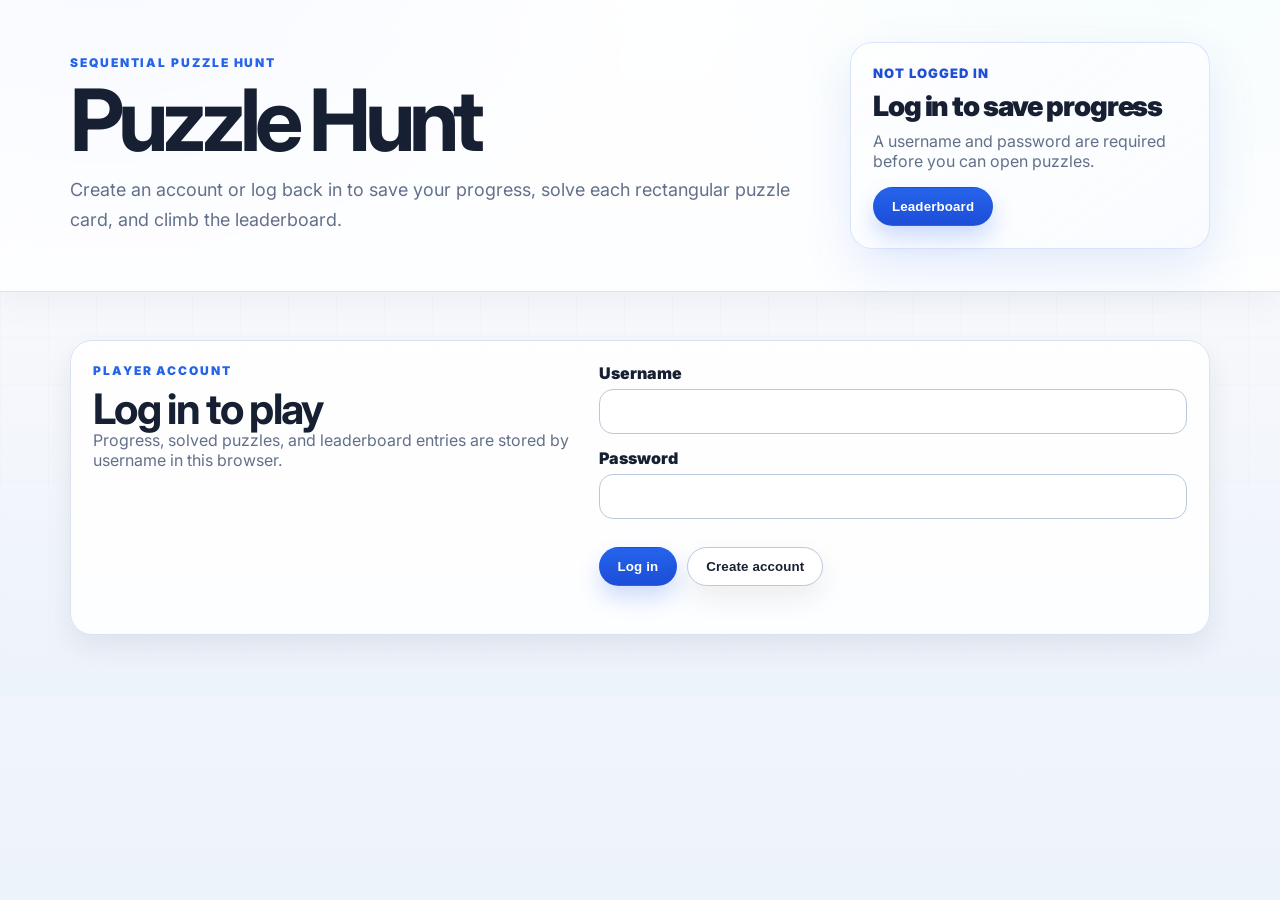
==== index.html @ 668eba1a "Add daily hint requests and puzzle time tracking" ====
<!doctype html>
<html lang="en">
<head>
  <meta charset="UTF-8" />
  <meta name="viewport" content="width=device-width, initial-scale=1.0" />
  <title>Puzzle Hunt</title>
  <link rel="stylesheet" href="style.css" />
</head>
<body>
  <header class="hero">
    <div class="container hero-grid">
      <div>
        <p class="eyebrow">Sequential puzzle hunt</p>
        <h1>Puzzle Hunt</h1>
        <p class="muted hero-copy">Create an account or log back in to save your progress, solve each rectangular puzzle card, and climb the leaderboard.</p>
      </div>
      <aside class="status-panel" aria-label="Hunt progress">
        <p id="accountText" class="account-status"></p>
        <p id="progressText" class="progress"></p>
        <p id="revealText" class="muted"></p>
        <div class="row">
          <button id="openLeaderboardBtn" type="button">Leaderboard</button>
          <button id="logoutBtn" class="secondary" type="button">Log out</button>
          <button id="resetBtn" class="secondary" type="button">Reset progress</button>
        </div>
      </aside>
    </div>
  </header>

  <main class="container">
    <section id="authPanel" class="auth-panel" aria-labelledby="authTitle">
      <div>
        <p class="eyebrow">Player account</p>
        <h2 id="authTitle">Log in to play</h2>
        <p class="muted">Progress, solved puzzles, and leaderboard entries are stored by username in this browser.</p>
      </div>

      <form id="authForm" class="auth-form">
        <label>
          <span>Username</span>
          <input id="username" class="input" autocomplete="username" minlength="3" maxlength="24" required />
        </label>
        <label>
          <span>Password</span>
          <input id="password" class="input" type="password" autocomplete="current-password" minlength="4" required />
        </label>
        <div class="row">
          <button id="loginBtn" type="submit">Log in</button>
          <button id="registerBtn" class="secondary" type="button">Create account</button>
        </div>
        <p id="authFeedback" class="feedback" role="status" aria-live="polite"></p>
      </form>
    </section>

    <section id="adminPanel" class="admin-panel" hidden aria-labelledby="adminTitle">
      <div class="section-heading">
        <div>
          <p class="eyebrow">Admin tools</p>
          <h2 id="adminTitle">User accounts</h2>
        </div>
        <p class="muted">Review player accounts, tracked puzzle time, and each personalized hint request.</p>
      </div>
      <h3>Hint requests</h3>
      <ul id="adminHintList" class="admin-user-list hint-request-list"></ul>
      <h3>Player accounts</h3>
      <ul id="adminUserList" class="admin-user-list"></ul>
    </section>

    <section id="huntPanel" hidden>
      <div class="section-heading">
        <div>
          <p class="eyebrow">Puzzle board</p>
          <h2>Available puzzles</h2>
        </div>
        <p class="muted">Future cells stay hidden until the current puzzle is solved.</p>
      </div>
      <ul id="puzzleList" class="gallery"></ul>
    </section>

    <dialog id="leaderboardDialog" class="leaderboard-dialog" aria-labelledby="leaderboardTitle">
      <div class="leaderboard-window">
        <div class="leaderboard-window-header">
          <div>
            <p class="eyebrow">Leaderboard</p>
            <h2 id="leaderboardTitle">Top solvers</h2>
          </div>
          <button id="closeLeaderboardBtn" class="secondary icon-button" type="button" aria-label="Close leaderboard">×</button>
        </div>
        <p class="muted leaderboard-window-copy">Ranked by number of solved puzzles, displayed by username.</p>
        <ol id="leaderboardList" class="leaderboard"></ol>
      </div>
    </dialog>
  </main>

  <div id="notificationRegion" class="notification-region" aria-live="polite" aria-label="Account notifications"></div>

  <script src="app.js"></script>
</body>
</html>
---- style.css ----
@import url("https://fonts.googleapis.com/css2?family=Inter:wght@400;600;700;800;900&display=swap");

:root{
  --bg:#f5f7fb;
  --bg-soft:#eef4ff;
  --panel:#ffffff;
  --panel-strong:#f8fbff;
  --text:#172033;
  --muted:#63708a;
  --blue:#2563eb;
  --blue-dark:#1d4ed8;
  --teal:#0f766e;
  --amber:#d97706;
  --line:#d9e2f1;
  --line-strong:#b9c8dd;
  --shadow:0 20px 50px rgba(37, 99, 235, .12);
  --shadow-soft:0 12px 28px rgba(23, 32, 51, .08);
  --radius:22px;
}

*{ box-sizing:border-box; }

html, body{
  margin:0;
  min-height:100%;
  color:var(--text);
  font-family: Inter, system-ui, -apple-system, Segoe UI, Roboto, Arial, sans-serif;
  background:
    radial-gradient(900px 520px at 8% -8%, rgba(37,99,235,.16), transparent 62%),
    radial-gradient(850px 520px at 92% 0%, rgba(20,184,166,.14), transparent 58%),
    linear-gradient(180deg, #fbfdff 0%, var(--bg) 55%, #edf3fb 100%);
  overflow-x:hidden;
}

body::before{
  content:"";
  position:fixed;
  inset:0;
  pointer-events:none;
  background-image:
    linear-gradient(rgba(37,99,235,.05) 1px, transparent 1px),
    linear-gradient(90deg, rgba(37,99,235,.05) 1px, transparent 1px);
  background-size:48px 48px;
  mask-image:linear-gradient(180deg, rgba(0,0,0,.65), transparent 78%);
}

header, main, .container{ position:relative; z-index:2; }

.container{
  max-width:1180px;
  margin:0 auto;
  padding:30px 20px;
}

.hero{
  border-bottom:1px solid var(--line);
  background:rgba(255,255,255,.78);
  backdrop-filter:blur(18px);
  box-shadow:0 8px 30px rgba(99,112,138,.08);
}

.hero-grid{
  display:grid;
  grid-template-columns:minmax(0, 1fr) minmax(280px, 360px);
  gap:28px;
  align-items:center;
  padding-top:42px;
  padding-bottom:42px;
}

.eyebrow{
  margin:0 0 10px;
  color:var(--blue);
  font-size:12px;
  font-weight:900;
  letter-spacing:.16em;
  text-transform:uppercase;
}

h1, h2, h3, p{ margin-top:0; }

h1{
  margin-bottom:14px;
  font-size:clamp(42px, 8vw, 86px);
  line-height:.94;
  letter-spacing:-.07em;
}

h2{
  margin-bottom:0;
  font-size:clamp(28px, 4vw, 42px);
  line-height:1;
  letter-spacing:-.04em;
}

.muted{ color:var(--muted); }

.hero-copy{
  max-width:720px;
  margin-bottom:0;
  font-size:18px;
  line-height:1.7;
}

.status-panel{
  border:1px solid rgba(37,99,235,.16);
  border-radius:var(--radius);
  background:
    linear-gradient(145deg, rgba(255,255,255,.94), rgba(248,251,255,.86)),
    radial-gradient(520px 180px at 0% 0%, rgba(37,99,235,.10), transparent 70%);
  box-shadow:var(--shadow);
  padding:22px;
}

.progress{
  margin:0 0 8px;
  font-size:28px;
  font-weight:900;
  letter-spacing:-.04em;
}

.row{
  display:flex;
  gap:10px;
  flex-wrap:wrap;
  margin-top:14px;
}

button, a.button{
  appearance:none;
  border:1px solid transparent;
  color:#fff;
  background:linear-gradient(180deg, var(--blue), var(--blue-dark));
  border-radius:999px;
  padding:11px 18px;
  font-weight:900;
  letter-spacing:.01em;
  cursor:pointer;
  text-decoration:none;
  display:inline-flex;
  align-items:center;
  justify-content:center;
  box-shadow:0 12px 22px rgba(37,99,235,.22);
  transition:transform .14s ease, box-shadow .14s ease, background .14s ease;
}

button:hover, a.button:hover{
  transform:translateY(-2px);
  box-shadow:0 16px 28px rgba(37,99,235,.26);
}

button.secondary, a.button.secondary{
  color:var(--text);
  background:#fff;
  border-color:var(--line-strong);
  box-shadow:var(--shadow-soft);
}

button.danger{
  color:#fff;
  background:linear-gradient(180deg, #e11d48, #be123c);
  box-shadow:0 12px 22px rgba(190,18,60,.20);
}

button.danger:hover{
  box-shadow:0 16px 28px rgba(190,18,60,.26);
}

button:disabled, a.button[aria-disabled="true"]{
  opacity:.55;
  pointer-events:none;
}

.section-heading{
  display:flex;
  justify-content:space-between;
  align-items:end;
  gap:22px;
  margin:18px 0 18px;
}

.section-heading > .muted{
  max-width:330px;
  margin-bottom:4px;
  text-align:right;
}

/* =========================
   PUZZLE BOARD
========================= */
.gallery{
  display:grid;
  grid-template-columns:repeat(auto-fit, minmax(280px, 1fr));
  gap:16px;
  margin:0;
  padding:0 0 36px;
  list-style:none;
}

.card{
  position:relative;
  isolation:isolate;
  overflow:hidden;
  min-height:176px;
  border:1px solid var(--line);
  border-radius:20px;
  background:linear-gradient(180deg, rgba(255,255,255,.94), rgba(248,251,255,.92));
  box-shadow:var(--shadow-soft);
  padding:20px;
  display:grid;
  grid-template-columns:1fr auto;
  grid-template-areas:
    "index badge"
    "name name"
    "label label"
    "button button";
  align-content:start;
  gap:10px;
}

.card::before{
  content:"";
  position:absolute;
  inset:0;
  z-index:-1;
  background:
    linear-gradient(90deg, rgba(37,99,235,.12), transparent 38%),
    radial-gradient(480px 160px at 100% 0%, rgba(20,184,166,.12), transparent 65%);
  opacity:.95;
}

.card-meta-puzzle{
  border-color:rgba(217,119,6,.30);
}

.card-meta-puzzle::before{
  background:
    linear-gradient(90deg, rgba(217,119,6,.16), transparent 40%),
    radial-gradient(480px 160px at 100% 0%, rgba(37,99,235,.12), transparent 65%);
}

.card-index{
  grid-area:index;
  color:var(--blue);
  font-size:13px;
  font-weight:900;
  letter-spacing:.13em;
}

.puzzle-name{
  grid-area:name;
  margin:2px 0 0;
  font-size:24px;
  line-height:1.05;
  letter-spacing:-.035em;
}

.card-label{
  grid-area:label;
  margin:0 0 6px;
  color:var(--muted);
  font-weight:700;
}

.badge{
  grid-area:badge;
  justify-self:end;
  align-self:start;
  font-size:12px;
  padding:6px 10px;
  border-radius:999px;
  font-weight:900;
  border:1px solid var(--line);
  background:#fff;
}

.badge.solved{
  color:var(--teal);
  border-color:rgba(15,118,110,.22);
  background:rgba(20,184,166,.10);
}

.badge.unlocked{
  color:var(--blue-dark);
  border-color:rgba(37,99,235,.22);
  background:rgba(37,99,235,.09);
}

.card a.button{
  grid-area:button;
  justify-self:start;
  align-self:end;
  margin-top:4px;
}

/* =========================
   PUZZLE PAGES
========================= */
.page-shell{
  max-width:980px;
}

.page-title{
  font-size:clamp(38px, 6vw, 68px);
  margin:28px 0 12px;
  letter-spacing:-.06em;
}

.page-subtitle{
  margin:0 0 22px;
  color:var(--muted);
  font-size:18px;
  line-height:1.7;
  max-width:72ch;
}

.embed-wrap{
  border-radius:var(--radius);
  overflow:hidden;
  border:1px solid var(--line);
  background:var(--panel);
  box-shadow:var(--shadow);
}

.doc-embed{
  width:100%;
  height:68vh;
  border:0;
  display:block;
}

.answer-section{
  margin:18px 0 40px;
  border-radius:var(--radius);
  border:1px solid var(--line);
  background:rgba(255,255,255,.88);
  box-shadow:var(--shadow-soft);
  padding:18px;
}

.input{
  width:100%;
  max-width:520px;
  padding:13px 14px;
  border-radius:14px;
  border:1px solid var(--line-strong);
  background:#fff;
  color:var(--text);
  font-size:15px;
  margin-top:8px;
  outline:none;
}

.input:focus{
  border-color:rgba(37,99,235,.62);
  box-shadow:0 0 0 4px rgba(37,99,235,.12);
}

.feedback{
  margin:12px 0 0;
  font-size:15px;
  font-weight:800;
  color:var(--muted);
}

.feedback.ok{ color:var(--teal); }
.feedback.bad{ color:#be123c; }

@keyframes shake {
  0% { transform:translateX(0); }
  20% { transform:translateX(-6px); }
  40% { transform:translateX(6px); }
  60% { transform:translateX(-4px); }
  80% { transform:translateX(4px); }
  100% { transform:translateX(0); }
}
.shake { animation:shake 360ms ease; }

/* =========================
   Celebration confetti
========================= */
#confettiLayer{
  position:fixed;
  inset:0;
  pointer-events:none;
  z-index:2147483647;
}

.confetti{
  position:fixed;
  left:0;
  top:0;
  width:10px;
  height:10px;
  border-radius:999px;
  opacity:0;
  filter:drop-shadow(0 5px 8px rgba(23,32,51,.18));
  animation:confettiBurst 1000ms cubic-bezier(.1,.9,.2,1) forwards;
}

.confetti.ribbon{
  width:16px;
  height:4px;
  border-radius:999px;
}

@keyframes confettiBurst{
  0%   { transform:translate3d(var(--x), var(--y), 0) scale(.7); opacity:0; }
  12%  { opacity:1; }
  100% { transform:translate3d(calc(var(--x) + var(--dx)), calc(var(--y) + var(--dy)), 0) rotate(var(--rot)) scale(1); opacity:0; }
}

/* =========================
   Transition overlay
========================= */
#pageTransition{
  position:fixed;
  inset:0;
  pointer-events:none;
  z-index:9999;
  opacity:0;
}

body.pt-out #pageTransition{
  opacity:1;
  background:rgba(248,251,255,.76);
  backdrop-filter:blur(14px);
  animation:outFade 420ms ease forwards;
}

@keyframes outFade{
  0%   { opacity:0; }
  100% { opacity:1; }
}

@media (max-width:760px){
  .hero-grid{ grid-template-columns:1fr; }
  .section-heading{ display:block; }
  .section-heading > .muted{ text-align:left; max-width:100%; }
  .gallery{ grid-template-columns:1fr; }
}

/* =========================
   Accounts + leaderboard
========================= */
.account-status{
  margin:0 0 8px;
  color:var(--blue-dark);
  font-size:13px;
  font-weight:900;
  letter-spacing:.08em;
  text-transform:uppercase;
}

.auth-panel,
.admin-panel,
.leaderboard-section{
  margin:18px 0 30px;
  border:1px solid var(--line);
  border-radius:var(--radius);
  background:rgba(255,255,255,.88);
  box-shadow:var(--shadow-soft);
  padding:22px;
}

.auth-panel{
  display:grid;
  grid-template-columns:minmax(0, .9fr) minmax(280px, 1.1fr);
  gap:24px;
  align-items:start;
}

.auth-form{
  display:grid;
  gap:14px;
}

.auth-form label span{
  display:block;
  font-weight:900;
  margin-bottom:6px;
}

.auth-form .input{
  max-width:none;
  margin-top:0;
}

.leaderboard,
.admin-user-list{
  margin:0;
  padding:0;
  list-style:none;
  display:grid;
  gap:10px;
}

.leaderboard{
  counter-reset:rank;
}

.admin-user-row,
.admin-user-empty{
  border:1px solid var(--line);
  border-radius:18px;
  background:linear-gradient(180deg, rgba(255,255,255,.96), rgba(248,251,255,.92));
  padding:14px 16px;
}

.admin-user-row{
  display:flex;
  justify-content:space-between;
  gap:18px;
  align-items:center;
}

.admin-user-summary{
  display:grid;
  gap:4px;
}

.admin-user-summary strong{
  font-size:18px;
  overflow-wrap:anywhere;
}

.admin-user-summary span,
.admin-user-empty{
  color:var(--muted);
  font-weight:800;
}

.leaderboard-row,
.leaderboard-empty{
  border:1px solid var(--line);
  border-radius:18px;
  background:linear-gradient(180deg, rgba(255,255,255,.96), rgba(248,251,255,.92));
  padding:14px 16px;
}

.leaderboard-row{
  counter-increment:rank;
  display:flex;
  justify-content:space-between;
  gap:18px;
  align-items:center;
}

.leaderboard-row::before{
  content:counter(rank);
  display:inline-grid;
  place-items:center;
  flex:0 0 auto;
  width:32px;
  height:32px;
  border-radius:999px;
  color:#fff;
  background:linear-gradient(180deg, var(--blue), var(--blue-dark));
  font-weight:900;
  box-shadow:0 10px 18px rgba(37,99,235,.20);
}

.leaderboard-name{
  flex:1 1 auto;
  min-width:0;
  font-weight:900;
  overflow-wrap:anywhere;
}

.leaderboard-score{
  flex:0 0 auto;
  color:var(--teal);
  font-weight:900;
}

.leaderboard-empty{
  color:var(--muted);
  font-weight:800;
}

[hidden]{ display:none !important; }

@media (max-width:760px){
  .auth-panel{ grid-template-columns:1fr; }
  .admin-user-row{ align-items:flex-start; flex-direction:column; }
  .leaderboard-row{ align-items:flex-start; }
  .leaderboard-score{ white-space:nowrap; }
}

/* =========================
   Leaderboard dialog
========================= */
.leaderboard-dialog{
  width:min(720px, calc(100vw - 32px));
  max-height:min(760px, calc(100vh - 32px));
  border:0;
  border-radius:28px;
  padding:0;
  background:transparent;
  color:var(--text);
}

.leaderboard-dialog::backdrop{
  background:rgba(23,32,51,.42);
  backdrop-filter:blur(8px);
}

.leaderboard-window{
  border:1px solid rgba(255,255,255,.72);
  border-radius:28px;
  background:
    linear-gradient(145deg, rgba(255,255,255,.98), rgba(248,251,255,.94)),
    radial-gradient(520px 180px at 0% 0%, rgba(37,99,235,.12), transparent 70%);
  box-shadow:0 28px 80px rgba(23,32,51,.26);
  padding:24px;
}

.leaderboard-window-header{
  display:flex;
  justify-content:space-between;
  align-items:flex-start;
  gap:18px;
}

.leaderboard-window-copy{
  margin:12px 0 20px;
}

.icon-button{
  width:44px;
  height:44px;
  padding:0;
  flex:0 0 auto;
  font-size:26px;
  line-height:1;
}


/* =========================
   Account notifications
========================= */
.notification-region{
  position:fixed;
  right:20px;
  bottom:20px;
  z-index:10000;
  display:grid;
  gap:12px;
  width:min(360px, calc(100vw - 40px));
  pointer-events:none;
}

.notification{
  transform:translateY(12px);
  opacity:0;
  border:1px solid rgba(255,255,255,.72);
  border-left:5px solid var(--blue);
  border-radius:18px;
  background:rgba(255,255,255,.96);
  box-shadow:0 18px 42px rgba(23,32,51,.18);
  padding:14px 16px;
  color:var(--text);
  font-weight:900;
  line-height:1.35;
  transition:opacity .18s ease, transform .18s ease;
  pointer-events:auto;
}

.notification.ok{
  border-left-color:var(--teal);
}

.notification.info{
  border-left-color:var(--blue);
}

.notification.is-visible{
  transform:translateY(0);
  opacity:1;
}

/* =========================
   Hint requests
========================= */
.hint-request-list{
  margin-bottom:24px;
}

.hint-request-row{
  border:1px solid var(--line);
  border-radius:18px;
  background:linear-gradient(180deg, rgba(255,255,255,.96), rgba(248,251,255,.92));
  padding:14px 16px;
  display:grid;
  gap:10px;
}

.hint-request-row strong{
  font-size:18px;
  overflow-wrap:anywhere;
}

.hint-status{
  justify-self:start;
  border:1px solid var(--line-strong);
  border-radius:999px;
  padding:5px 10px;
  color:var(--muted);
  background:#fff;
  font-size:12px;
  font-weight:900;
  letter-spacing:.08em;
}

.hint-status.pending{
  color:var(--amber);
  border-color:rgba(217,119,6,.28);
  background:rgba(217,119,6,.09);
}

.hint-status.approved{
  color:var(--teal);
  border-color:rgba(15,118,110,.28);
  background:rgba(15,118,110,.09);
}

.hint-status.denied{
  color:#be123c;
  border-color:rgba(190,18,60,.28);
  background:rgba(190,18,60,.09);
}

.hint-progress,
.hint-response{
  margin:0;
  color:var(--muted);
  font-weight:700;
  line-height:1.55;
  white-space:pre-wrap;
  overflow-wrap:anywhere;
}

.hint-actions{
  display:flex;
  gap:10px;
  flex-wrap:wrap;
  align-items:flex-start;
}

.hint-response-input{
  flex:1 1 100%;
  max-width:none;
  resize:vertical;
}

.message-dialog{
  width:min(640px, calc(100vw - 32px));
  border:0;
  border-radius:28px;
  padding:0;
  background:transparent;
  color:var(--text);
}

.message-dialog::backdrop{
  background:rgba(23,32,51,.42);
  backdrop-filter:blur(8px);
}

.message-window{
  border:1px solid rgba(255,255,255,.72);
  border-radius:28px;
  background:
    linear-gradient(145deg, rgba(255,255,255,.98), rgba(248,251,255,.94)),
    radial-gradient(520px 180px at 0% 0%, rgba(37,99,235,.12), transparent 70%);
  box-shadow:0 28px 80px rgba(23,32,51,.26);
  padding:24px;
}

.message-copy{
  margin:14px 0 0;
  color:var(--muted);
  font-size:17px;
  font-weight:800;
  line-height:1.6;
  white-space:pre-wrap;
}

.hint-request-form label span{
  display:block;
  margin:14px 0 8px;
  color:var(--muted);
  font-weight:800;
  line-height:1.55;
}

.hint-request-textarea{
  max-width:none;
  resize:vertical;
}

/* =========================
   Persistent puzzle hints + time tracking
========================= */
.puzzle-hint-panel{
  margin-top:18px;
  border-top:1px solid var(--line);
  padding-top:16px;
  display:grid;
  gap:10px;
}

.puzzle-hint-panel h3{
  margin:0;
  font-size:20px;
  letter-spacing:-.02em;
}

.hint-limit-note,
.hint-history-empty{
  margin:0;
  color:var(--muted);
  font-weight:800;
  line-height:1.55;
}

.hint-history-list{
  margin:0;
  padding:0;
  list-style:none;
  display:grid;
  gap:10px;
}

.hint-history-list li{
  border:1px solid rgba(15,118,110,.24);
  border-radius:16px;
  background:rgba(20,184,166,.08);
  padding:12px 14px;
}

.hint-history-list strong{
  display:block;
  color:var(--teal);
  margin-bottom:6px;
}

.hint-history-list p{
  margin:0;
  color:var(--text);
  font-weight:800;
  line-height:1.55;
  white-space:pre-wrap;
  overflow-wrap:anywhere;
}

.admin-time-list{
  margin:8px 0 0;
  padding-left:18px;
  color:var(--muted);
  font-size:13px;
  font-weight:800;
  line-height:1.45;
}
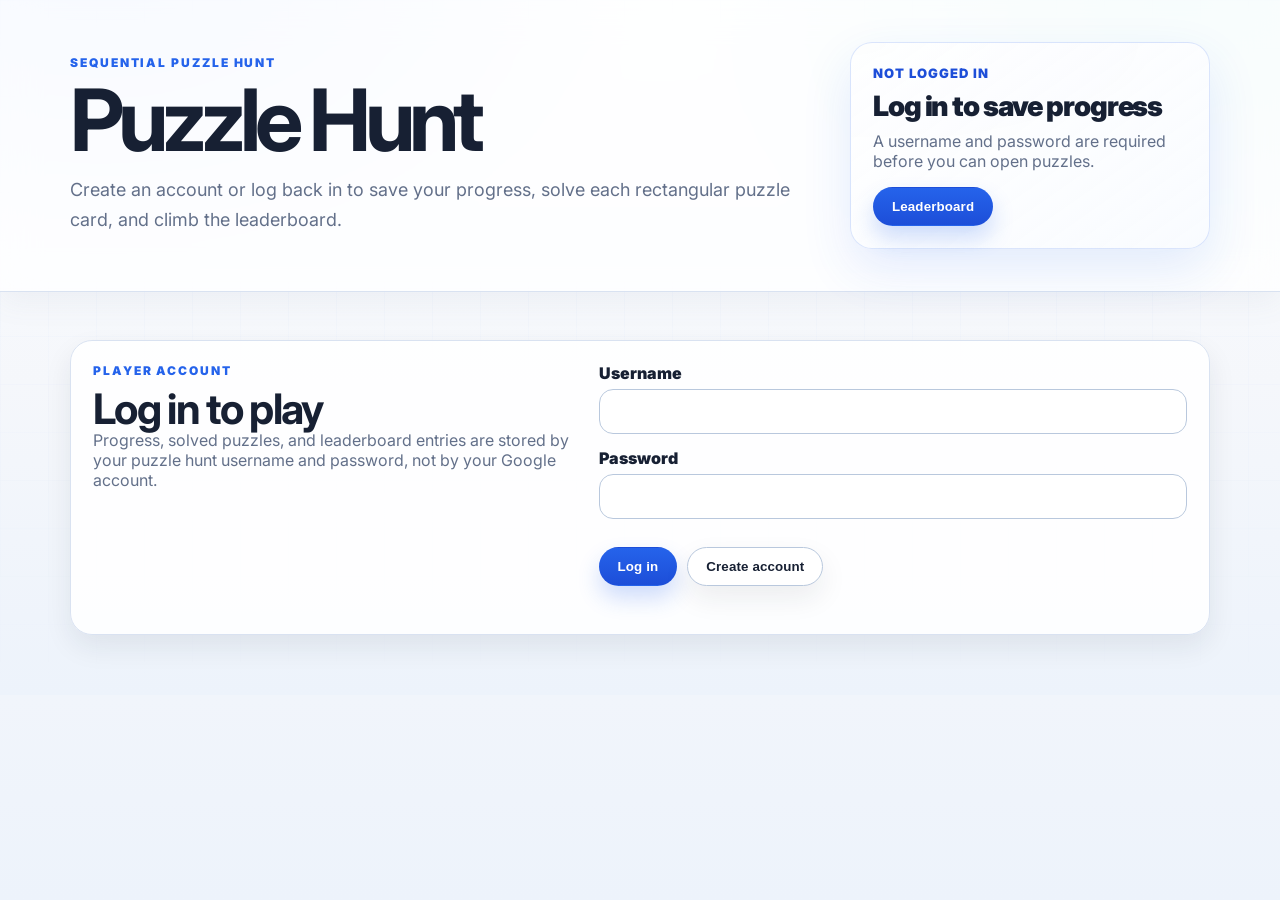
==== commit f19369df: "Sync puzzle progress by hunt account" ====
--- a/index.html
+++ b/index.html
@@ -5,6 +5,10 @@
   <meta name="viewport" content="width=device-width, initial-scale=1.0" />
   <title>Puzzle Hunt</title>
   <link rel="stylesheet" href="style.css" />
+  <script>
+    // Set this to your account database endpoint to sync progress across devices.
+    window.PUZZLE_HUNT_SYNC_ENDPOINT = window.PUZZLE_HUNT_SYNC_ENDPOINT || "";
+  </script>
 </head>
 <body>
   <header class="hero">
@@ -32,7 +36,7 @@
       <div>
         <p class="eyebrow">Player account</p>
         <h2 id="authTitle">Log in to play</h2>
-        <p class="muted">Progress, solved puzzles, and leaderboard entries are stored by username in this browser.</p>
+        <p class="muted">Progress, solved puzzles, and leaderboard entries are stored by your puzzle hunt username and password, not by your Google account.</p>
       </div>
 
       <form id="authForm" class="auth-form">
@@ -56,15 +60,92 @@
       <div class="section-heading">
         <div>
           <p class="eyebrow">Admin tools</p>
-          <h2 id="adminTitle">User accounts</h2>
+          <h2 id="adminTitle">Control center</h2>
         </div>
-        <p class="muted">Review player accounts, tracked puzzle time, and each personalized hint request.</p>
+        <p class="muted">Open one admin window at a time so long histories stay out of the main page.</p>
       </div>
-      <h3>Hint requests</h3>
-      <ul id="adminHintList" class="admin-user-list hint-request-list"></ul>
-      <h3>Player accounts</h3>
-      <ul id="adminUserList" class="admin-user-list"></ul>
+      <div class="admin-window-grid" aria-label="Admin tool windows">
+        <button id="openAdminHintsBtn" class="admin-window-card" type="button" aria-haspopup="dialog" aria-controls="adminHintsDialog">
+          <span class="admin-window-eyebrow">Requests</span>
+          <strong>Hint requests</strong>
+          <span id="adminHintCount">0 total</span>
+        </button>
+        <button id="openAdminPublicHintsBtn" class="admin-window-card" type="button" aria-haspopup="dialog" aria-controls="adminPublicHintsDialog">
+          <span class="admin-window-eyebrow">Broadcasts</span>
+          <strong>Public hints/clarifications</strong>
+          <span id="adminPublicHintCount">0 posted</span>
+        </button>
+        <button id="openAdminUsersBtn" class="admin-window-card" type="button" aria-haspopup="dialog" aria-controls="adminUsersDialog">
+          <span class="admin-window-eyebrow">Accounts</span>
+          <strong>Player accounts</strong>
+          <span id="adminUserCount">0 players</span>
+        </button>
+        <button id="openAdminPuzzlesBtn" class="admin-window-card" type="button" aria-haspopup="dialog" aria-controls="adminPuzzlesDialog">
+          <span class="admin-window-eyebrow">Puzzle board</span>
+          <strong>Available puzzles</strong>
+          <span id="adminPuzzleCount">0 puzzles</span>
+        </button>
+      </div>
     </section>
+
+    <dialog id="adminHintsDialog" class="admin-dialog" aria-labelledby="adminHintsTitle">
+      <div class="admin-window">
+        <div class="admin-window-header">
+          <div>
+            <p class="eyebrow">Admin window</p>
+            <h2 id="adminHintsTitle">Hint requests</h2>
+          </div>
+          <button class="secondary icon-button" type="button" data-close-dialog="adminHintsDialog" aria-label="Close hint requests">×</button>
+        </div>
+        <p class="muted admin-window-copy">Review each request, approve it with a personalized hint, or deny it without leaving this window.</p>
+        <ul id="adminHintList" class="admin-user-list hint-request-list"></ul>
+      </div>
+    </dialog>
+
+    <dialog id="adminPublicHintsDialog" class="admin-dialog" aria-labelledby="adminPublicHintsTitle">
+      <div class="admin-window">
+        <div class="admin-window-header">
+          <div>
+            <p class="eyebrow">Admin window</p>
+            <h2 id="adminPublicHintsTitle">Public hints/clarifications</h2>
+          </div>
+          <button class="secondary icon-button" type="button" data-close-dialog="adminPublicHintsDialog" aria-label="Close public hints">×</button>
+        </div>
+        <p class="muted admin-window-copy">Post new public hints and review the existing broadcast history here.</p>
+        <div class="row admin-heading-actions">
+          <button id="postPublicHintBtn" type="button">Post Public Hint/Clarification</button>
+        </div>
+        <ul id="adminPublicHintList" class="admin-user-list public-hint-list"></ul>
+      </div>
+    </dialog>
+
+    <dialog id="adminUsersDialog" class="admin-dialog" aria-labelledby="adminUsersTitle">
+      <div class="admin-window">
+        <div class="admin-window-header">
+          <div>
+            <p class="eyebrow">Admin window</p>
+            <h2 id="adminUsersTitle">Player accounts</h2>
+          </div>
+          <button class="secondary icon-button" type="button" data-close-dialog="adminUsersDialog" aria-label="Close player accounts">×</button>
+        </div>
+        <p class="muted admin-window-copy">Inspect player progress, timing, and account controls without cluttering the main admin page.</p>
+        <ul id="adminUserList" class="admin-user-list"></ul>
+      </div>
+    </dialog>
+
+    <dialog id="adminPuzzlesDialog" class="admin-dialog admin-puzzles-dialog" aria-labelledby="adminPuzzlesTitle">
+      <div class="admin-window">
+        <div class="admin-window-header">
+          <div>
+            <p class="eyebrow">Admin window</p>
+            <h2 id="adminPuzzlesTitle">Available puzzles</h2>
+          </div>
+          <button class="secondary icon-button" type="button" data-close-dialog="adminPuzzlesDialog" aria-label="Close available puzzles">×</button>
+        </div>
+        <p class="muted admin-window-copy">All puzzles are available to admins for review from this separate window.</p>
+        <ul id="adminPuzzleList" class="gallery admin-puzzle-gallery"></ul>
+      </div>
+    </dialog>
 
     <section id="huntPanel" hidden>
       <div class="section-heading">
--- a/style.css
+++ b/style.css
@@ -233,6 +233,17 @@
   border-color:rgba(217,119,6,.30);
 }
 
+
+.card-introduction-puzzle{
+  border-color:rgba(20,184,166,.32);
+}
+
+.card-introduction-puzzle::before{
+  background:
+    linear-gradient(90deg, rgba(20,184,166,.16), transparent 40%),
+    radial-gradient(480px 160px at 100% 0%, rgba(37,99,235,.12), transparent 65%);
+}
+
 .card-meta-puzzle::before{
   background:
     linear-gradient(90deg, rgba(217,119,6,.16), transparent 40%),
@@ -297,7 +308,7 @@
    PUZZLE PAGES
 ========================= */
 .page-shell{
-  max-width:980px;
+  max-width:1080px;
 }
 
 .page-title{
@@ -324,7 +335,8 @@
 
 .doc-embed{
   width:100%;
-  height:68vh;
+  height:76vh;
+  min-height:640px;
   border:0;
   display:block;
 }
@@ -376,6 +388,12 @@
 }
 .shake { animation:shake 360ms ease; }
 
+.no-hints-note{
+  margin:12px 0 0;
+  font-size:14px;
+  font-weight:700;
+}
+
 /* =========================
    Celebration confetti
 ========================= */
@@ -410,29 +428,6 @@
   100% { transform:translate3d(calc(var(--x) + var(--dx)), calc(var(--y) + var(--dy)), 0) rotate(var(--rot)) scale(1); opacity:0; }
 }
 
-/* =========================
-   Transition overlay
-========================= */
-#pageTransition{
-  position:fixed;
-  inset:0;
-  pointer-events:none;
-  z-index:9999;
-  opacity:0;
-}
-
-body.pt-out #pageTransition{
-  opacity:1;
-  background:rgba(248,251,255,.76);
-  backdrop-filter:blur(14px);
-  animation:outFade 420ms ease forwards;
-}
-
-@keyframes outFade{
-  0%   { opacity:0; }
-  100% { opacity:1; }
-}
-
 @media (max-width:760px){
   .hero-grid{ grid-template-columns:1fr; }
   .section-heading{ display:block; }
@@ -528,6 +523,10 @@
 .admin-user-empty{
   color:var(--muted);
   font-weight:800;
+}
+
+.admin-user-summary .admin-current-puzzle{
+  color:var(--teal);
 }
 
 .leaderboard-row,
@@ -862,3 +861,145 @@
   font-weight:800;
   line-height:1.45;
 }
+
+.admin-heading-actions{
+  margin:0 0 22px;
+}
+
+.public-hint-list{
+  margin-bottom:24px;
+}
+
+.public-hint-form label span{
+  display:block;
+  margin:14px 0 8px;
+  color:var(--muted);
+  font-weight:800;
+  line-height:1.55;
+}
+
+.public-hint-form select.input{
+  max-width:none;
+}
+
+.hint-history-list li.public-hint-item{
+  border-color:rgba(37,99,235,.24);
+  background:rgba(37,99,235,.08);
+}
+
+.hint-history-list li.public-hint-item strong{
+  color:var(--blue-dark);
+}
+
+/* =========================
+   Admin window dashboard
+========================= */
+.admin-window-grid{
+  display:grid;
+  grid-template-columns:repeat(auto-fit, minmax(220px, 1fr));
+  gap:16px;
+}
+
+.admin-window-card{
+  min-height:150px;
+  border:1px solid rgba(37,99,235,.16);
+  border-radius:22px;
+  color:var(--text);
+  background:
+    linear-gradient(145deg, rgba(255,255,255,.98), rgba(248,251,255,.92)),
+    radial-gradient(420px 160px at 100% 0%, rgba(37,99,235,.12), transparent 70%);
+  box-shadow:var(--shadow-soft);
+  padding:20px;
+  display:grid;
+  align-content:start;
+  justify-items:start;
+  gap:10px;
+  text-align:left;
+}
+
+.admin-window-card:hover{
+  border-color:rgba(37,99,235,.36);
+}
+
+.admin-window-card strong{
+  font-size:22px;
+  line-height:1.05;
+  letter-spacing:-.035em;
+}
+
+.admin-window-card span:last-child{
+  color:var(--teal);
+  font-weight:900;
+}
+
+.admin-window-eyebrow{
+  color:var(--blue);
+  font-size:12px;
+  font-weight:900;
+  letter-spacing:.14em;
+  text-transform:uppercase;
+}
+
+.admin-dialog{
+  width:min(980px, calc(100vw - 32px));
+  max-height:min(820px, calc(100vh - 32px));
+  border:0;
+  border-radius:28px;
+  padding:0;
+  background:transparent;
+  color:var(--text);
+}
+
+.admin-puzzles-dialog{
+  width:min(1180px, calc(100vw - 32px));
+}
+
+.admin-dialog::backdrop{
+  background:rgba(23,32,51,.42);
+  backdrop-filter:blur(8px);
+}
+
+.admin-window{
+  max-height:min(820px, calc(100vh - 32px));
+  overflow:auto;
+  border:1px solid rgba(255,255,255,.72);
+  border-radius:28px;
+  background:
+    linear-gradient(145deg, rgba(255,255,255,.98), rgba(248,251,255,.94)),
+    radial-gradient(520px 180px at 0% 0%, rgba(37,99,235,.12), transparent 70%);
+  box-shadow:0 28px 80px rgba(23,32,51,.26);
+  padding:24px;
+}
+
+.admin-window-header{
+  display:flex;
+  justify-content:space-between;
+  align-items:flex-start;
+  gap:18px;
+  position:sticky;
+  top:-24px;
+  z-index:3;
+  margin:-24px -24px 0;
+  padding:24px;
+  background:rgba(255,255,255,.92);
+  backdrop-filter:blur(16px);
+  border-bottom:1px solid var(--line);
+}
+
+.admin-window-copy{
+  margin:18px 0 20px;
+  line-height:1.6;
+}
+
+.admin-puzzle-gallery{
+  padding-bottom:0;
+}
+
+@media (max-width:760px){
+  .admin-window-card{ min-height:128px; }
+  .admin-window{ padding:18px; }
+  .admin-window-header{
+    margin:-18px -18px 0;
+    padding:18px;
+  }
+}
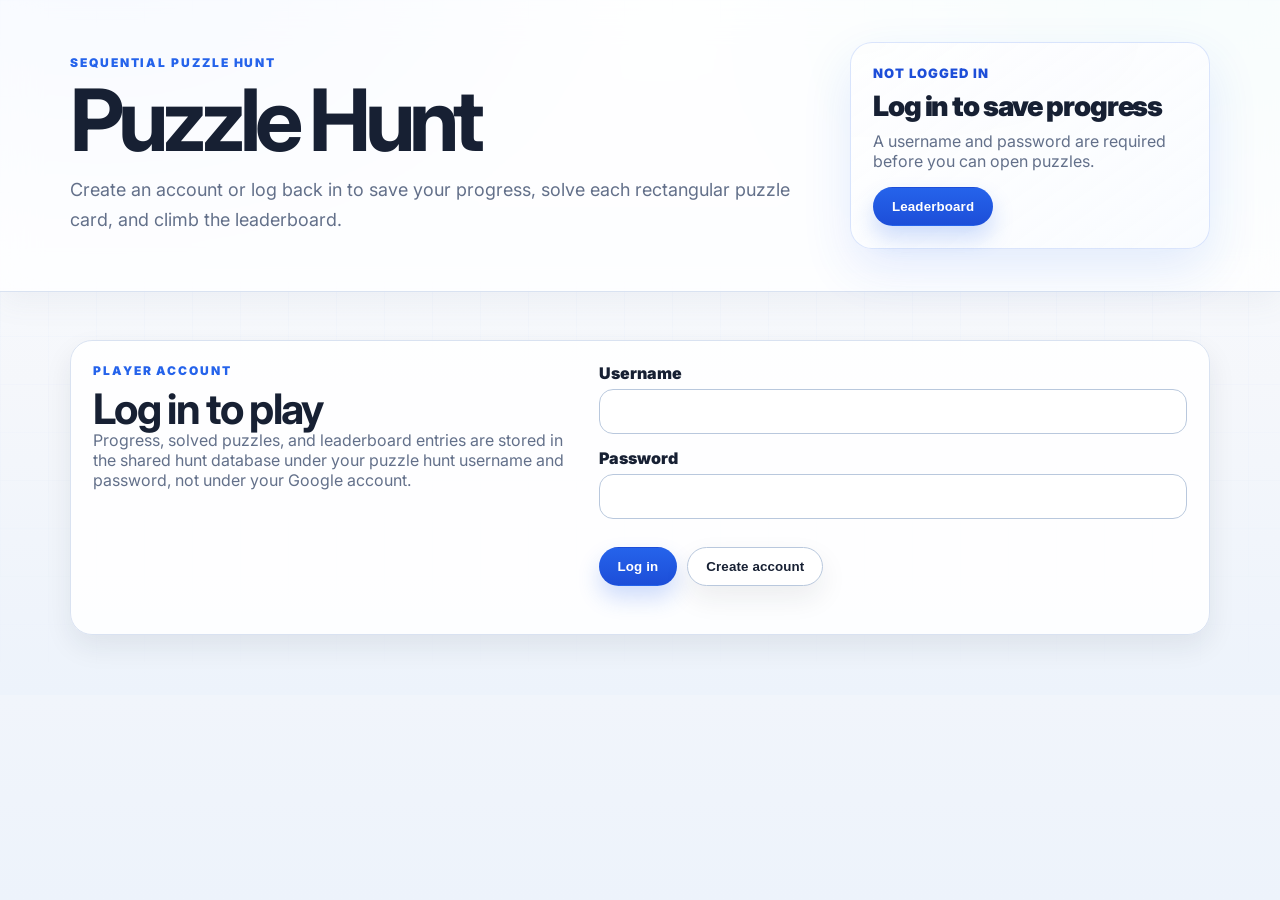
==== commit 0c7cd399: "Add shared sync backend for multiplayer progress" ====
--- a/index.html
+++ b/index.html
@@ -6,7 +6,8 @@
   <title>Puzzle Hunt</title>
   <link rel="stylesheet" href="style.css" />
   <script>
-    // Set this to your account database endpoint to sync progress across devices.
+    // Optional runtime override; app.js also has DEFAULT_SYNC_ENDPOINT so every puzzle
+    // page can use the same shared account/progress database.
     window.PUZZLE_HUNT_SYNC_ENDPOINT = window.PUZZLE_HUNT_SYNC_ENDPOINT || "";
   </script>
 </head>
@@ -36,7 +37,7 @@
       <div>
         <p class="eyebrow">Player account</p>
         <h2 id="authTitle">Log in to play</h2>
-        <p class="muted">Progress, solved puzzles, and leaderboard entries are stored by your puzzle hunt username and password, not by your Google account.</p>
+        <p class="muted">Progress, solved puzzles, and leaderboard entries are stored in the shared hunt database under your puzzle hunt username and password, not under your Google account.</p>
       </div>
 
       <form id="authForm" class="auth-form">
--- a/style.css
+++ b/style.css
@@ -1003,3 +1003,35 @@
     padding:18px;
   }
 }
+
+.sync-gate{
+  position:fixed;
+  inset:0;
+  z-index:10000;
+  display:grid;
+  place-items:center;
+  padding:24px;
+  background:rgba(15,23,42,.58);
+  backdrop-filter:blur(8px);
+}
+
+.sync-gate-card{
+  display:grid;
+  gap:8px;
+  width:min(420px,100%);
+  padding:24px;
+  border:1px solid rgba(148,163,184,.35);
+  border-radius:22px;
+  background:#f8fafc;
+  color:#0f172a;
+  box-shadow:0 24px 80px rgba(15,23,42,.25);
+  text-align:center;
+}
+
+.sync-gate-card strong{
+  font-size:1.1rem;
+}
+
+.sync-gate-card span{
+  color:#475569;
+}
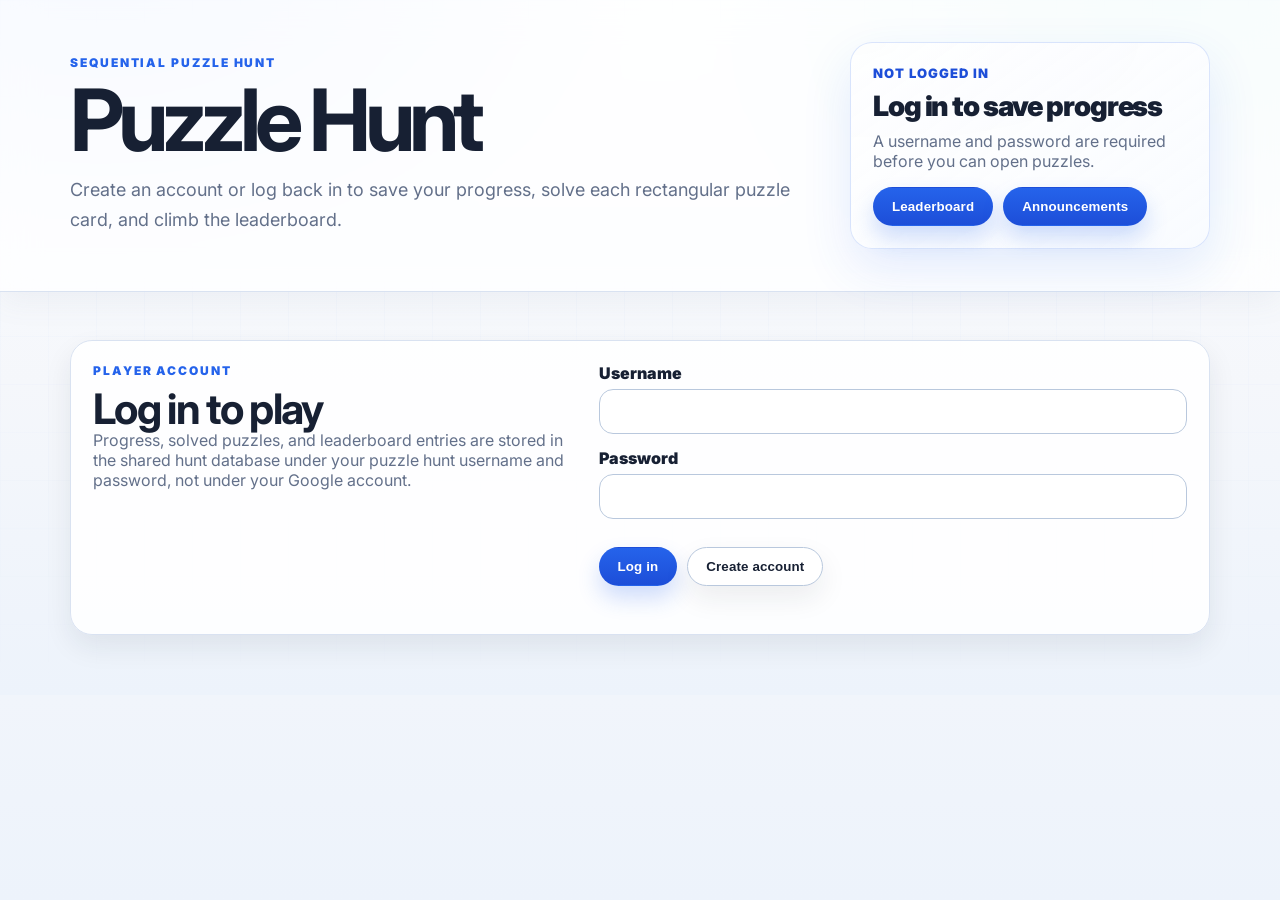
==== commit 504a3c7d: "Add public announcements dialog" ====
--- a/index.html
+++ b/index.html
@@ -25,6 +25,7 @@
         <p id="revealText" class="muted"></p>
         <div class="row">
           <button id="openLeaderboardBtn" type="button">Leaderboard</button>
+          <button id="openPublicAnnouncementsBtn" type="button">Announcements</button>
           <button id="logoutBtn" class="secondary" type="button">Log out</button>
           <button id="resetBtn" class="secondary" type="button">Reset progress</button>
         </div>
@@ -72,9 +73,14 @@
           <span id="adminHintCount">0 total</span>
         </button>
         <button id="openAdminPublicHintsBtn" class="admin-window-card" type="button" aria-haspopup="dialog" aria-controls="adminPublicHintsDialog">
-          <span class="admin-window-eyebrow">Broadcasts</span>
+          <span class="admin-window-eyebrow">Puzzle broadcasts</span>
           <strong>Public hints/clarifications</strong>
           <span id="adminPublicHintCount">0 posted</span>
+        </button>
+        <button id="openAdminPublicAnnouncementsBtn" class="admin-window-card" type="button" aria-haspopup="dialog" aria-controls="adminPublicAnnouncementsDialog">
+          <span class="admin-window-eyebrow">Hunt broadcasts</span>
+          <strong>Public announcements</strong>
+          <span id="adminPublicAnnouncementCount">0 posted</span>
         </button>
         <button id="openAdminUsersBtn" class="admin-window-card" type="button" aria-haspopup="dialog" aria-controls="adminUsersDialog">
           <span class="admin-window-eyebrow">Accounts</span>
@@ -117,6 +123,23 @@
           <button id="postPublicHintBtn" type="button">Post Public Hint/Clarification</button>
         </div>
         <ul id="adminPublicHintList" class="admin-user-list public-hint-list"></ul>
+      </div>
+    </dialog>
+
+    <dialog id="adminPublicAnnouncementsDialog" class="admin-dialog" aria-labelledby="adminPublicAnnouncementsTitle">
+      <div class="admin-window">
+        <div class="admin-window-header">
+          <div>
+            <p class="eyebrow">Admin window</p>
+            <h2 id="adminPublicAnnouncementsTitle">Public announcements</h2>
+          </div>
+          <button class="secondary icon-button" type="button" data-close-dialog="adminPublicAnnouncementsDialog" aria-label="Close public announcements">×</button>
+        </div>
+        <p class="muted admin-window-copy">Post hunt-wide public announcements and review the existing announcement history here.</p>
+        <div class="row admin-heading-actions">
+          <button id="postPublicAnnouncementBtn" type="button">Post Public Announcement</button>
+        </div>
+        <ul id="adminPublicAnnouncementList" class="admin-user-list public-announcement-list"></ul>
       </div>
     </dialog>
 
@@ -159,6 +182,21 @@
       <ul id="puzzleList" class="gallery"></ul>
     </section>
 
+
+    <dialog id="publicAnnouncementsDialog" class="leaderboard-dialog public-announcements-dialog" aria-labelledby="publicAnnouncementsTitle">
+      <div class="leaderboard-window public-announcements-window">
+        <div class="leaderboard-window-header">
+          <div>
+            <p class="eyebrow">Hunt broadcasts</p>
+            <h2 id="publicAnnouncementsTitle">Public announcements</h2>
+          </div>
+          <button id="closePublicAnnouncementsBtn" class="secondary icon-button" type="button" aria-label="Close public announcements">×</button>
+        </div>
+        <p class="muted leaderboard-window-copy">All public announcements are listed below, with the most recent announcement first.</p>
+        <ul id="publicAnnouncementsDialogList" class="hint-history-list public-announcement-history public-announcement-dialog-list"></ul>
+      </div>
+    </dialog>
+
     <dialog id="leaderboardDialog" class="leaderboard-dialog" aria-labelledby="leaderboardTitle">
       <div class="leaderboard-window">
         <div class="leaderboard-window-header">
--- a/style.css
+++ b/style.css
@@ -625,6 +625,18 @@
   margin:12px 0 20px;
 }
 
+.public-announcements-window{
+  max-height:min(760px, calc(100vh - 32px));
+  display:flex;
+  flex-direction:column;
+}
+
+.public-announcement-dialog-list{
+  max-height:min(520px, calc(100vh - 240px));
+  overflow:auto;
+  padding-right:4px;
+}
+
 .icon-button{
   width:44px;
   height:44px;
@@ -860,6 +872,47 @@
   font-size:13px;
   font-weight:800;
   line-height:1.45;
+}
+
+.public-announcement-panel{
+  margin:0 0 28px;
+  padding:22px;
+  border:1px solid rgba(37,99,235,.18);
+  border-radius:24px;
+  background:
+    linear-gradient(145deg, rgba(255,255,255,.98), rgba(248,251,255,.94)),
+    radial-gradient(520px 180px at 100% 0%, rgba(37,99,235,.12), transparent 70%);
+  box-shadow:0 18px 42px rgba(15,23,42,.08);
+}
+
+.public-announcement-heading{
+  display:flex;
+  align-items:flex-start;
+  justify-content:space-between;
+  gap:16px;
+  margin-bottom:8px;
+}
+
+.public-announcement-heading h3{
+  margin:0;
+  font-size:24px;
+}
+
+.public-announcement-history{
+  margin-top:18px;
+}
+
+.public-announcement-list{
+  margin-bottom:24px;
+}
+
+.hint-history-list li.public-announcement-item{
+  border-color:rgba(14,165,233,.28);
+  background:rgba(14,165,233,.09);
+}
+
+.hint-history-list li.public-announcement-item strong{
+  color:var(--blue-dark);
 }
 
 .admin-heading-actions{
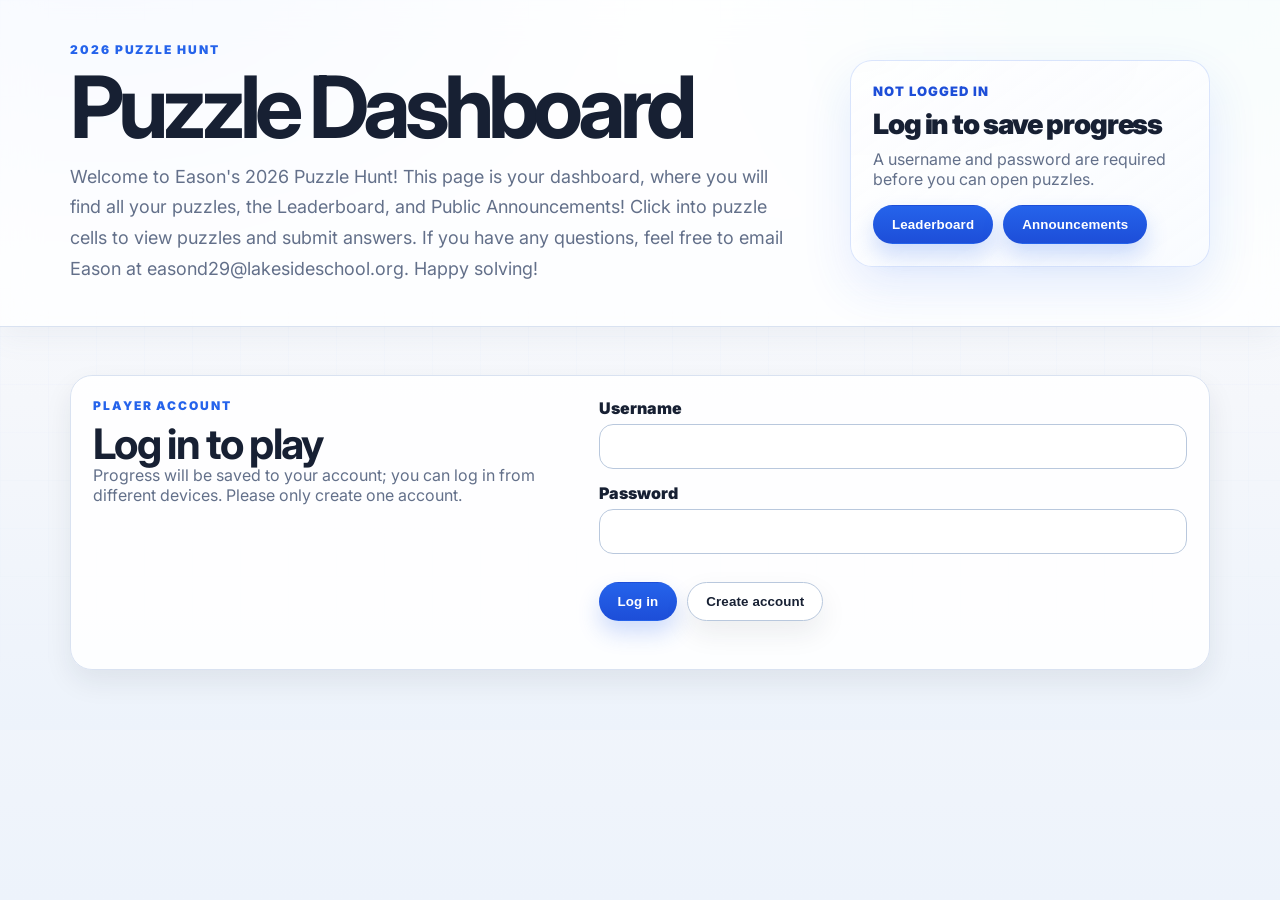
==== commit d690ddb2: "Update index.html" ====
--- a/index.html
+++ b/index.html
@@ -15,9 +15,9 @@
   <header class="hero">
     <div class="container hero-grid">
       <div>
-        <p class="eyebrow">Sequential puzzle hunt</p>
-        <h1>Puzzle Hunt</h1>
-        <p class="muted hero-copy">Create an account or log back in to save your progress, solve each rectangular puzzle card, and climb the leaderboard.</p>
+        <p class="eyebrow">2026 Puzzle Hunt</p>
+        <h1>Puzzle Dashboard</h1>
+        <p class="muted hero-copy">Welcome to Eason's 2026 Puzzle Hunt! This page is your dashboard, where you will find all your puzzles, the Leaderboard, and Public Announcements! Click into puzzle cells to view puzzles and submit answers. If you have any questions, feel free to email Eason at easond29@lakesideschool.org. Happy solving!</p>
       </div>
       <aside class="status-panel" aria-label="Hunt progress">
         <p id="accountText" class="account-status"></p>
@@ -38,7 +38,7 @@
       <div>
         <p class="eyebrow">Player account</p>
         <h2 id="authTitle">Log in to play</h2>
-        <p class="muted">Progress, solved puzzles, and leaderboard entries are stored in the shared hunt database under your puzzle hunt username and password, not under your Google account.</p>
+        <p class="muted">Progress will be saved to your account; you can log in from different devices. Please only create one account.</p>
       </div>
 
       <form id="authForm" class="auth-form">
@@ -177,7 +177,7 @@
           <p class="eyebrow">Puzzle board</p>
           <h2>Available puzzles</h2>
         </div>
-        <p class="muted">Future cells stay hidden until the current puzzle is solved.</p>
+        <p class="muted">Future puzzles stay hidden until the current puzzle is solved.</p>
       </div>
       <ul id="puzzleList" class="gallery"></ul>
     </section>
@@ -206,7 +206,7 @@
           </div>
           <button id="closeLeaderboardBtn" class="secondary icon-button" type="button" aria-label="Close leaderboard">×</button>
         </div>
-        <p class="muted leaderboard-window-copy">Ranked by number of solved puzzles, displayed by username.</p>
+        <p class="muted leaderboard-window-copy">Ranked by number of solved puzzles, displayed by chronological order.</p>
         <ol id="leaderboardList" class="leaderboard"></ol>
       </div>
     </dialog>
--- a/style.css
+++ b/style.css
@@ -230,9 +230,48 @@
 }
 
 .card-meta-puzzle{
-  border-color:rgba(217,119,6,.30);
-}
-
+  border-color:rgba(217,119,6,.58);
+  border-width:2px;
+  background:
+    linear-gradient(135deg, rgba(255,247,237,.98), rgba(255,255,255,.94) 52%, rgba(254,243,199,.92));
+  box-shadow:0 22px 54px rgba(217,119,6,.22);
+}
+
+.card-meta-puzzle .card-index{
+  color:#92400e;
+}
+
+.card-meta-puzzle .puzzle-name{
+  color:#92400e;
+}
+
+.card-meta-puzzle .badge.unlocked{
+  color:#92400e;
+  border-color:rgba(217,119,6,.34);
+  background:rgba(245,158,11,.14);
+}
+
+.card-meta-puzzle .button{
+  background:linear-gradient(180deg, #f59e0b, #b45309);
+  box-shadow:0 14px 30px rgba(217,119,6,.24);
+}
+
+.card-meta-puzzle::after{
+  content:"FINAL META";
+  position:absolute;
+  right:-34px;
+  top:18px;
+  transform:rotate(35deg);
+  min-width:142px;
+  padding:6px 10px;
+  text-align:center;
+  background:linear-gradient(90deg, #f59e0b, #facc15);
+  color:#422006;
+  font-size:11px;
+  font-weight:1000;
+  letter-spacing:.12em;
+  box-shadow:0 10px 24px rgba(217,119,6,.24);
+}
 
 .card-introduction-puzzle{
   border-color:rgba(20,184,166,.32);
@@ -246,8 +285,9 @@
 
 .card-meta-puzzle::before{
   background:
-    linear-gradient(90deg, rgba(217,119,6,.16), transparent 40%),
-    radial-gradient(480px 160px at 100% 0%, rgba(37,99,235,.12), transparent 65%);
+    linear-gradient(90deg, rgba(217,119,6,.24), transparent 42%),
+    radial-gradient(520px 180px at 100% 0%, rgba(250,204,21,.24), transparent 62%),
+    radial-gradient(340px 150px at 0% 100%, rgba(37,99,235,.10), transparent 68%);
 }
 
 .card-index{
@@ -564,6 +604,51 @@
   min-width:0;
   font-weight:900;
   overflow-wrap:anywhere;
+  display:flex;
+  align-items:center;
+  flex-wrap:wrap;
+  gap:8px;
+}
+
+.leaderboard-row-finished{
+  border-color:rgba(15,118,110,.32);
+  background:
+    linear-gradient(180deg, rgba(240,253,250,.98), rgba(255,255,255,.95));
+  box-shadow:0 14px 30px rgba(15,118,110,.12);
+}
+
+.leaderboard-row-finished::before{
+  background:linear-gradient(180deg, var(--teal), #0f766e);
+  box-shadow:0 10px 18px rgba(15,118,110,.20);
+}
+
+.leaderboard-medal{
+  display:inline-flex;
+  align-items:center;
+  border:1px solid rgba(217,119,6,.20);
+  border-radius:999px;
+  padding:4px 8px;
+  background:rgba(255,251,235,.94);
+  color:#92400e;
+  font-size:12px;
+  font-weight:1000;
+  white-space:nowrap;
+}
+
+.leaderboard-medal-2nd{
+  border-color:rgba(100,116,139,.24);
+  background:rgba(248,250,252,.96);
+  color:#475569;
+}
+
+.leaderboard-medal-3rd{
+  border-color:rgba(180,83,9,.24);
+  background:rgba(255,247,237,.96);
+  color:#9a3412;
+}
+
+.leaderboard-row-finished .leaderboard-score{
+  color:#0f766e;
 }
 
 .leaderboard-score{
@@ -683,6 +768,14 @@
 
 .notification.info{
   border-left-color:var(--blue);
+}
+
+.notification.meta{
+  border-left-color:#f59e0b;
+  border-color:rgba(245,158,11,.42);
+  background:linear-gradient(135deg, rgba(255,251,235,.98), rgba(255,255,255,.98));
+  box-shadow:0 24px 60px rgba(217,119,6,.24);
+  font-size:16px;
 }
 
 .notification.is-visible{
